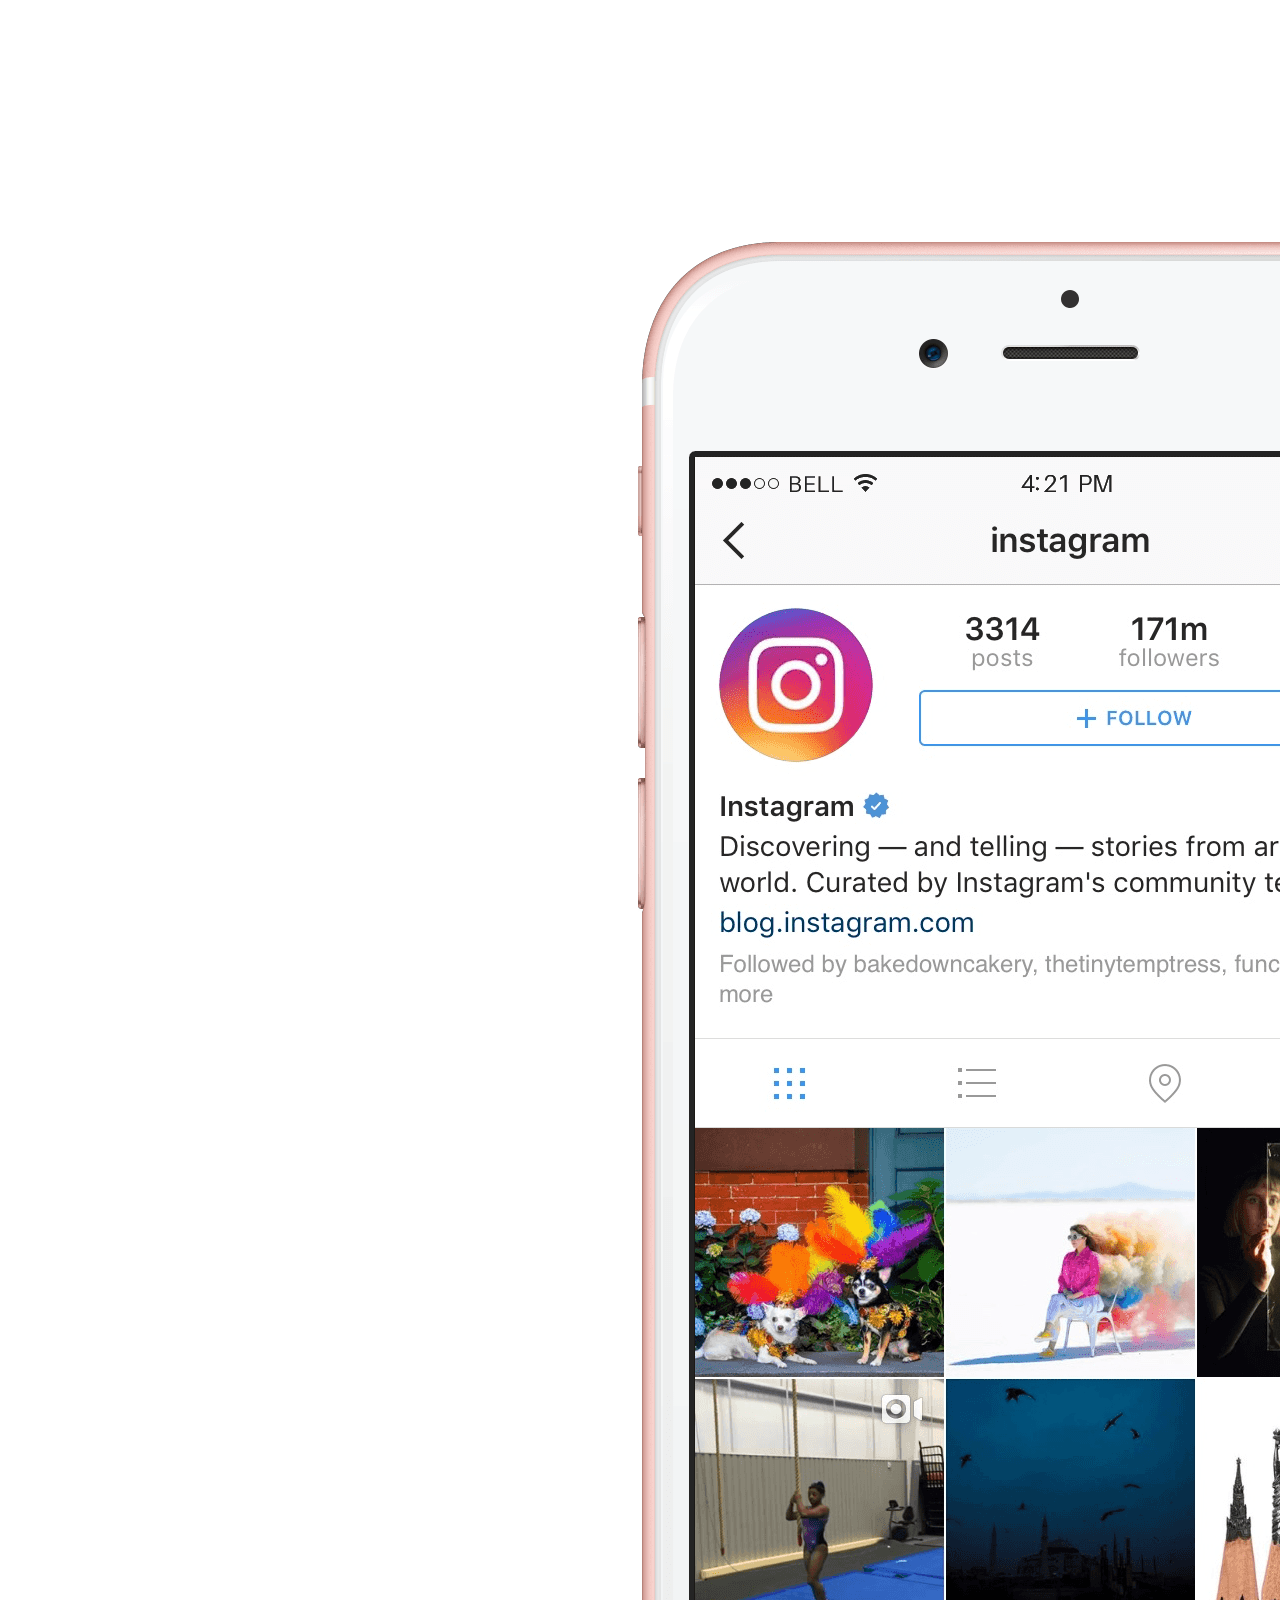
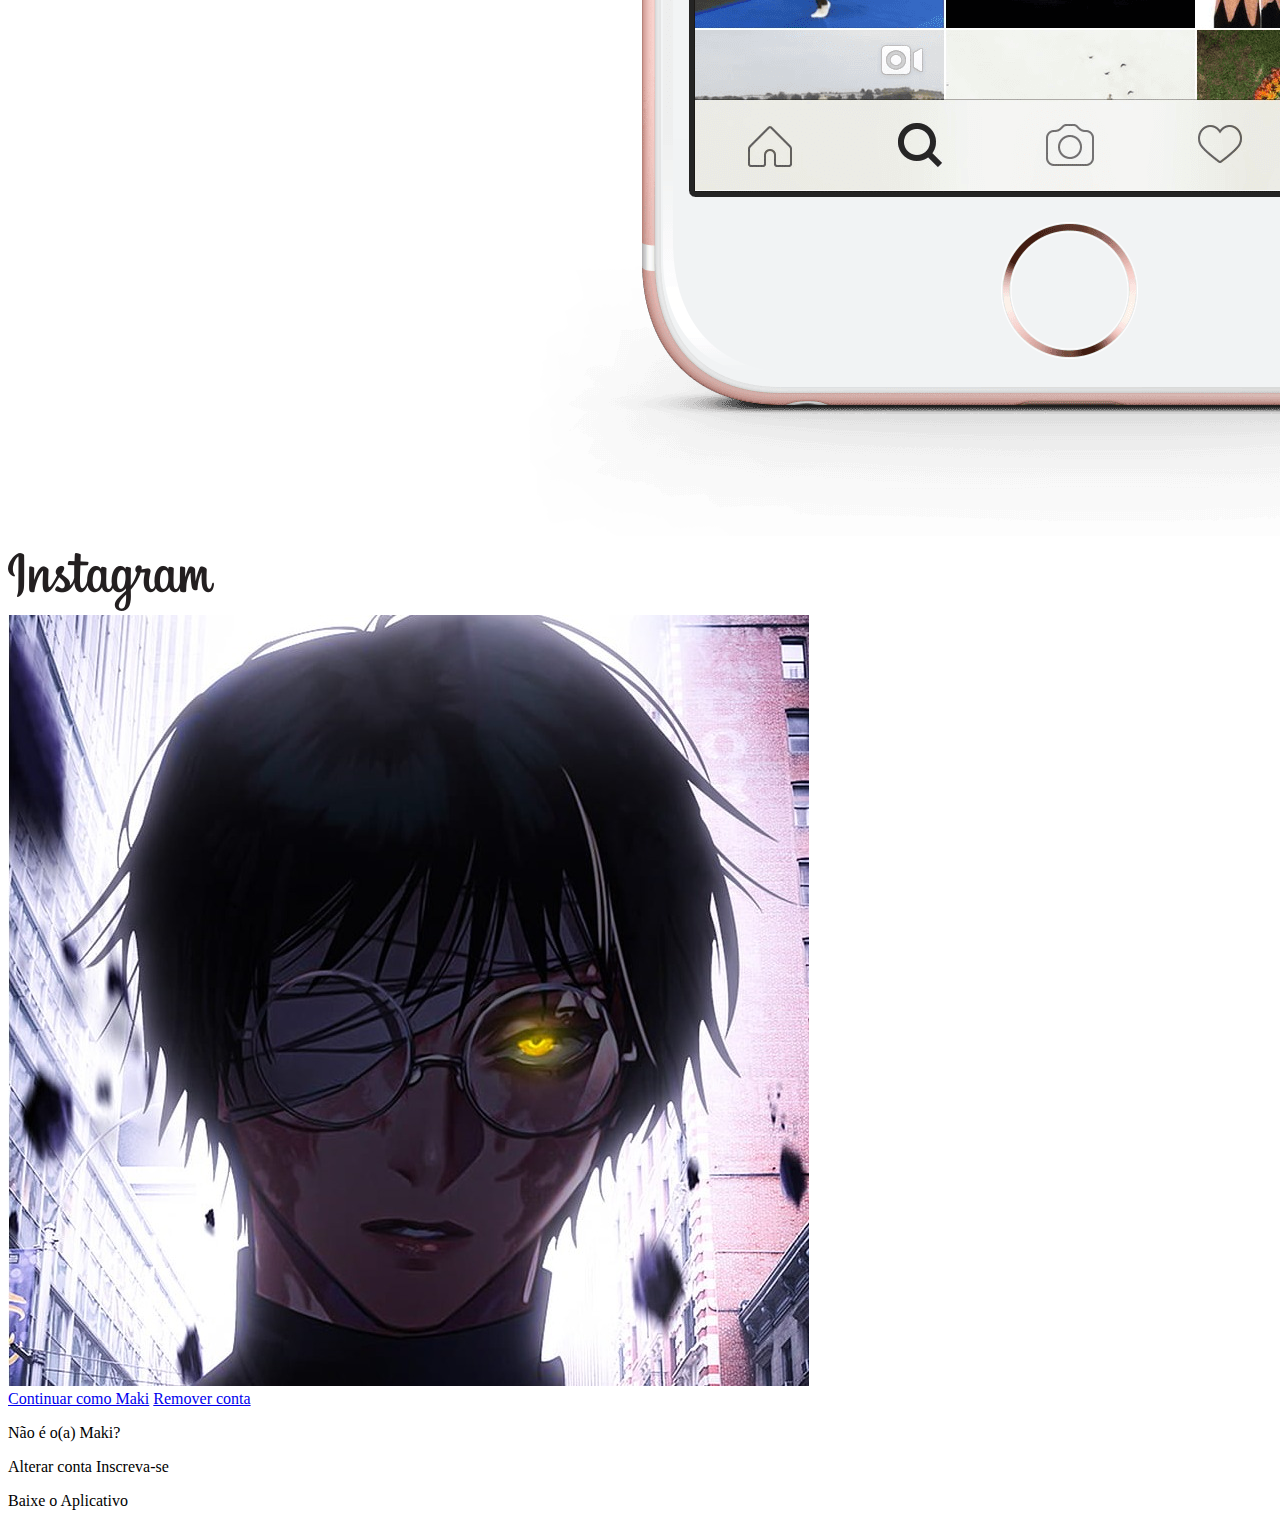
==== index.html @ deb7e627 "Html básico" ====
<!DOCTYPE html>
<html>
<head>
    <meta charset="utf-8">
    <link rel="stylesheet" href="style.css">
    <title>Instagram - Login</title>
</head>    
<body>
    <div class="instagram-wrapper">
        <div class="instagram-img">
            <img src="img/instagram-celular.png" alt="celular">
        </div>
        <div class="instagram-login">
            <div class="white-group">
                <img src="img/instagram-logo.png" class="instagram-logo" alt="logo">
                <div class="profile-picture">
                    <img src="img/icon.jpg" alt="icon-profile">
                </div>
                <a href="#" class="instagram-login">Continuar como Maki</a>
                <a href="#" class="instagram-logout">Remover conta</a>
            </div>
            <div class="white-group">
                <p class="not-account">Não é o(a) Maki?</p>
                <p class="notaccount"></p>
                    <span class="link-blue">Alterar conta</span>
                    <span class="link-blue">Inscreva-se</span>
            </div>
            <div class="get-the-app">
                <p class="get-app">Baixe o Aplicativo</p>
                <div class="download">
                    <a href="" class="app-download"></a>
                    <a href="" class="app-download"></a>
                </div>
            </div>
        </div>
    </div>
</body>
</html>
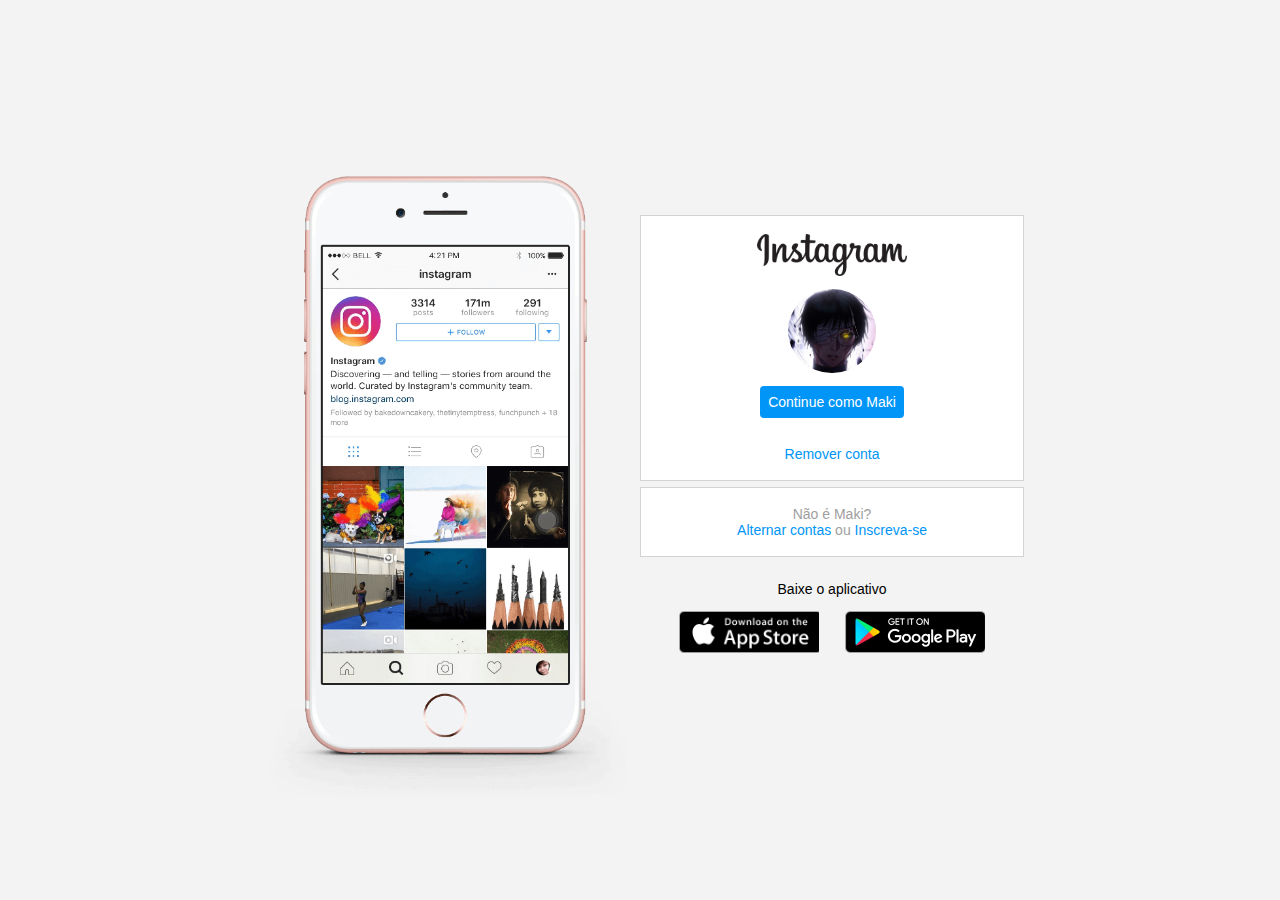
==== commit 4260ff47: "Finalizacao" ====
--- a/index.html
+++ b/index.html
@@ -1,35 +1,38 @@
 <!DOCTYPE html>
 <html>
 <head>
-    <meta charset="utf-8">
+    <meta charset="UTF-8">
+    <meta name="viewport" content="width=device-width, initial-scale=1.0">
     <link rel="stylesheet" href="style.css">
-    <title>Instagram - Login</title>
-</head>    
+    <title>Instagram</title>
+</head>
 <body>
     <div class="instagram-wrapper">
-        <div class="instagram-img">
-            <img src="img/instagram-celular.png" alt="celular">
+        <div class="instagram-phone">
+            <img src="./img/instagram-celular.png" alt=Celular">
         </div>
-        <div class="instagram-login">
-            <div class="white-group">
-                <img src="img/instagram-logo.png" class="instagram-logo" alt="logo">
-                <div class="profile-picture">
-                    <img src="img/icon.jpg" alt="icon-profile">
+        <div class="instagram-continue">
+            <div class="group">
+                <img src="./img/instagram-logo.png" class="instagram-logo" alt="Instagram Logo">
+                <div class="profile-pic">
+                    <img src="./img/icon.jpg" alt="Profile Picture">
                 </div>
-                <a href="#" class="instagram-login">Continuar como Maki</a>
+                <a href="#" class="instagram-login">Continue como Maki</a>
                 <a href="#" class="instagram-logout">Remover conta</a>
             </div>
-            <div class="white-group">
-                <p class="not-account">Não é o(a) Maki?</p>
-                <p class="notaccount"></p>
-                    <span class="link-blue">Alterar conta</span>
+            <div class="group">
+                <p class="not-account">Não é Maki?</p>
+                <p class="not-account">
+                    <span class="link-blue">Alternar contas</span>
+                    ou 
                     <span class="link-blue">Inscreva-se</span>
+                </p>
             </div>
             <div class="get-the-app">
-                <p class="get-app">Baixe o Aplicativo</p>
+                <p class="get-app">Baixe o aplicativo</p>
                 <div class="download">
-                    <a href="" class="app-download"></a>
-                    <a href="" class="app-download"></a>
+                    <a href="#" class="app-download"></a>
+                    <a href="#" class="app-download"></a>
                 </div>
             </div>
         </div>
--- a/style.css
+++ b/style.css
@@ -0,0 +1,157 @@
+* {
+    padding: 0;
+    margin: 0;
+    box-sizing: border-box;
+    text-decoration: none;
+    font-family: sans-serif;
+    font-size: 14px;
+}
+
+body{
+    width: 100%;
+    min-height: 100vh;
+    background-color: rgb(243,243,243);
+    margin: 0;
+    padding: 0;
+    display: flex;
+    justify-content: center;
+}
+
+.instagram-wrapper{
+    display: flex;
+    align-items: center;
+    justify-content: start;
+    width: 60%;
+    height: 100vh;
+}
+
+.instagram-phone{
+    display: flex;
+    align-items: center;
+    justify-content: center;
+    width: 50%;
+}
+
+.instagram-phone img{
+    height: 50rem;
+}
+
+.instagram-continue{
+    display: flex;
+    align-items: center;
+    justify-content: space-around;
+    flex-direction: column;
+    width: 50%;
+    min-height: 34rem;
+}
+
+.group{
+    display: flex;
+    justify-content: space-between;
+    align-items: center;
+    flex-direction: column;
+    background-color: #ffffff;
+    width: 100%;
+    padding: 1.3rem 0;
+    border: 1px solid lightgray;
+}
+
+.group:nth-child(1){
+    min-height: 19rem;
+}
+
+.instagram-logo{
+    height: 3rem;
+}
+
+.profile-pic{
+    display: flex;
+    justify-content: center;
+    align-items: center;
+    border-radius: 50%;
+    overflow: hidden;
+}
+
+.profile-pic img{
+    height: 6rem;
+}
+
+.instagram-login{
+    background-color: #0095f6;
+    color: #ffffff;
+    padding: 8px;
+    border-radius: 4px;
+}
+
+.instagram-logout{
+    color: #0095f6;
+    margin-top: 1rem;
+}
+
+.not-account{
+    color: rgb(160, 160, 160);
+}
+
+.link-blue{
+    color: #0095f6;
+}
+
+.get-the-app{
+    display: flex;
+    flex-direction: column;
+    align-items: center;
+    justify-content: center;
+    width: 100%;
+    padding: 1.3rem 0;
+}
+
+.download{
+    display: flex;
+    width: 100%;
+    justify-content: space-evenly;
+    align-items: center;
+    padding: 1rem;
+}
+
+.app-download{
+    height: 3rem;
+    width: 10rem;
+    background-size:cover;
+}
+
+.app-download:nth-child(1){
+    background-image: url('./img/apple-button.png');
+}
+
+.app-download:nth-child(2){
+    background-image: url('./img/googleplay-button.png');
+}
+
+/*media queries*/
+
+@media (max-width:1024px) {
+    .instagram-wrapper{
+        width: 90%;
+    }
+}
+
+@media (max-width:650px){
+    body{
+        background-color: #ffffff;
+    }
+    .instagram-wrapper{
+        width: 90%;
+    }
+
+    .instagram-phone{
+        display: none;
+    }
+
+    .instagram-continue{
+        width: 100%;
+    }
+
+    .group{
+        border: 1px solid transparent;
+    }
+}